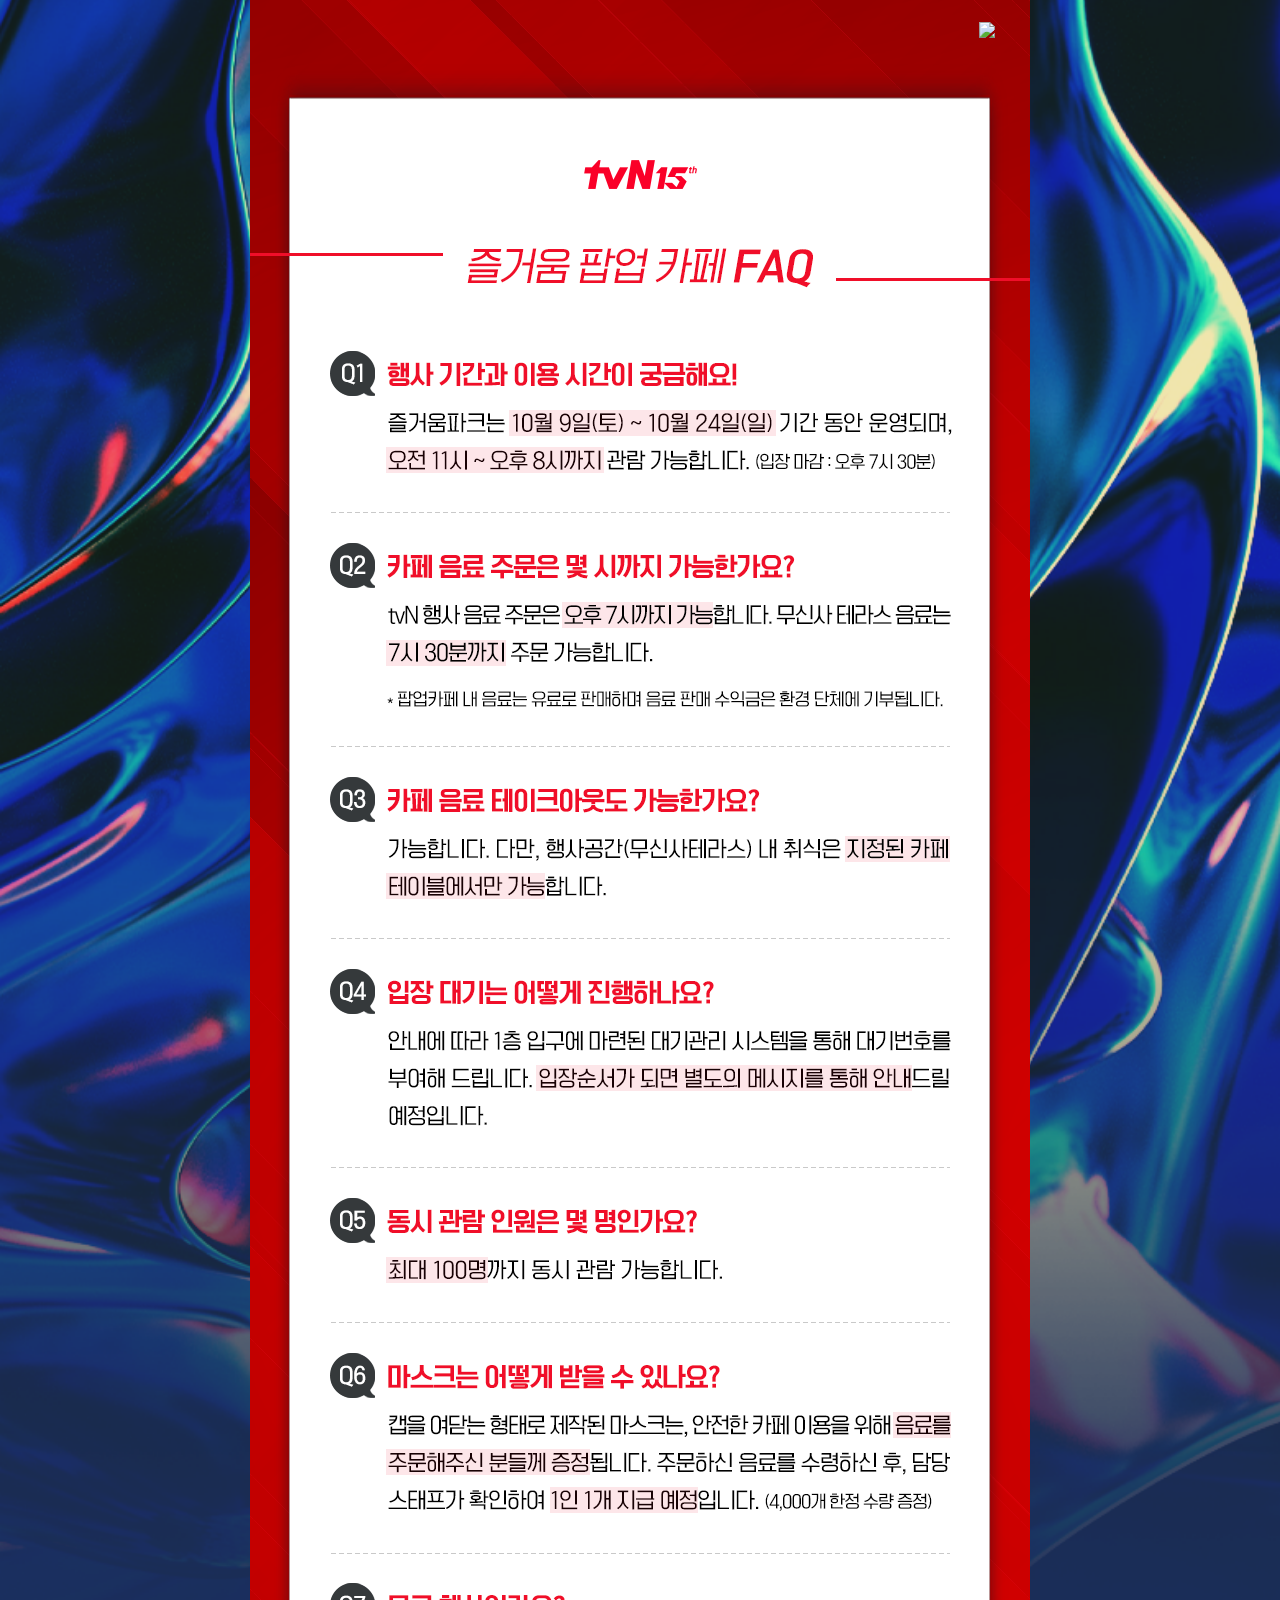
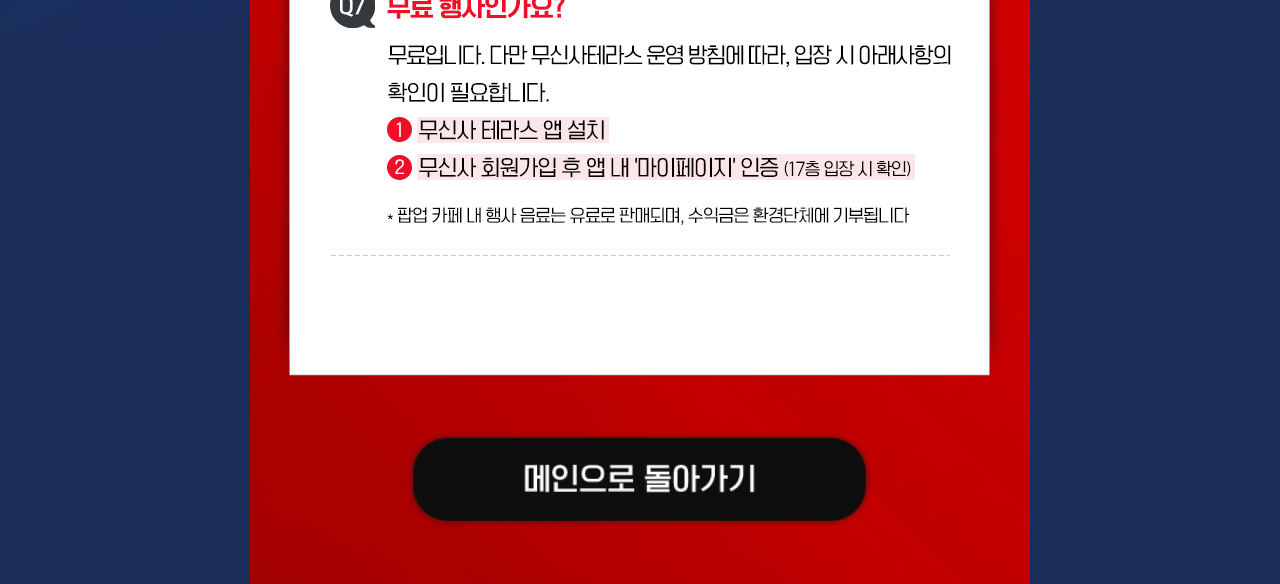
==== faq.html @ aa75ff39 "[First commit]" ====
<!DOCTYPE html>
<html lang="kr">
<head>
    <meta charset="UTF-8">
    <meta name="viewport" content="width=device-width, initial-scale=1.0">
    <title>tvN 15주년 이벤트 페이지</title>
    <link rel="stylesheet" href="css/reset.css">
    <link rel="stylesheet" href="css/mainAnimation.css">
    <link rel="stylesheet" href="css/style.css">
    <link rel="stylesheet" media="screen and (max-width: 900px) and (min-width:500px)" href="css/tablet.css">
    <link rel="stylesheet" media="screen and (max-width: 500px)" href="css/mobile.css">
    <link rel="apple-touch-icon" sizes="180x180" href="images/favicon/apple-touch-icon.png">
    <link rel="icon" type="image/png" sizes="32x32" href="images/favicon/favicon-32x32.png">
    <link rel="icon" type="image/png" sizes="16x16" href="images/favicon/favicon-16x16.png">
    <link rel="manifest" href="images/favicon/site.webmanifest">
    <meta property="og:title" content="tvN 15주년 이벤트" />
    <meta property="og:type" content="website" />
    <meta property="og:url" content="http://tvn15funpark.com/" />
    <meta property="og:image" content="images/openGraph.jpeg" />
</head>
<body>
    <div class="wrap">
        <div class="info-wrap">
            <a class="popup-close topBtn" href="./index.html"><img src="images/close-btn.png"></a>
            <img src="images/event/funpark-faq.png" alt="행사장 FAQ">
            <a class="popup-close bottomBtn faq-btn" href="./index.html"><img src="images/event/main-btn.png"></a>
        </div>
    </div>
    <script src="script/script.js"></script>
</body>
</html>
---- css/mainAnimation.css ----
@keyframes on {
    0%{
        opacity: 0;
    }
    100% {
        opacity: 1;
    }
}

@keyframes leftMove {
    0%{
        left: -150%
    }
    100% {
        left: -100%;
    }
}

@keyframes rightMove {
    0%{
        right: -150%
    }
    100% {
        right: -100%;
    }
}
---- css/style.css ----
/* Common CSS */
* {
    box-sizing: border-box;
}

html {
    font-size: 16px;
}

body {
    background:url("../images/background.png") no-repeat center;
    background-size: cover;
    display: flex;
    justify-content: center;
    align-items: center;
    padding: 0;
}

main {
    max-width: 780px;
    width: 100vw;
    overflow: hidden;
    padding: 3rem 1.5rem;
    /* background:url("../images/background.png") no-repeat center;
    background-size: cover; */
    display: flex;
    align-items: center;
    justify-content: center;
    position: relative;
}

img {
    width: 100%;
}

.wrap {
    position: relative;
    overflow: hidden;
}

/* Visual CSS */
.visual {
    max-width: 654px;
    max-height: 1045px;
    width: 100%;
    height: 100%;
    display: flex;
    flex-direction: column;
    align-items: center;
    justify-content: center;
    background:url("../images/visual.png") no-repeat center top;
    background-size:contain;
    padding: 4.5rem;
}



#logo {
    max-width: 12rem;
    padding-bottom: 4rem;
    /* opacity: 0;
    animation: on 1s ease-in-out forwards; */
}

.info {
    display: flex;
    flex-direction: column;
    align-items: center;
}

.info .title {
    display: flex;
    flex-direction: column;
    align-items: center;
    padding-bottom: 3rem;
}

.info .title .subtitle {
    max-width: 386px;
    width: 100%;
    padding-bottom: 2rem;
    position: relative;
    
}

.info .title .subtitle img {
    opacity: 0;
    animation: on .7s 1s ease-in forwards;    
}

.info .title .maintitle {
    opacity: 0;
    max-width: 345rem;
    animation: on 1s ease-in forwards;
}

.info .date {
    max-width: 23.875rem;
    padding-bottom: 5rem;
    opacity: 0;
    animation: on .7s .3s ease-in forwards;
}

.btn__wrap {
    display: flex;
    align-items: center;
    z-index: 100;
}

.btn__wrap a {
    max-width: 382px;
    display: inline-block;
    padding:2px 0;
}

.btn__wrap .event__map-btn {
    opacity: 0;
    animation: on 1s .5s ease-out forwards;
}

.btn__wrap .event__faq-btn {
    opacity: 0;
    animation: on 1s .7s ease-out forwards;
}

/* Event CSS */
.event {
    background:url("../images/bottom-background.png") no-repeat center;
    background-size: 100% 200%;
    max-width: 780px;
    max-height: 643px;
    width: 100%;
    display: flex;
    align-items: center;
    justify-content: center;
    flex-direction: column;
    padding: 0 3.75rem 5rem 3.75rem;
}

.event h2 {
    padding: 0 1rem;
    text-align: left;
    margin-bottom: 1rem;
}

.event h2 img {
    width: 60%;
}

.event .btn__wrap a {
    max-width: 659px;
    padding: .5rem 0;
}

.info-wrap {
    position: relative;
    display: flex;
    justify-content: center;
    align-items: center;
}

.event .btn__wrap {
    flex-direction: column;
}

a.topBtn {
    position: absolute;
    top:1%;
    right: 2.5%;
    width: 3rem;
    height: 3rem;
    text-align: center;
    z-index: 300;
    background: none;
    border: 0px;
}

a.bottomBtn {
    position: absolute;
    bottom:2.5%;
    z-index: 300;
    width: 60%;
    padding: 0;
    display: flex;
    background: none;
    border: 0px;
}
---- css/tablet.css ----
html {
    font-size: 12px;
}

body {
    padding:0;
}

.leaf .leaf-top {
    position: absolute;
    top:0;
    left: 0;
    max-width: 13.75rem;
}

.leaf .leaf-bottom {
    position: absolute;
    bottom:0;
    right: 0;
    max-width: 12.75rem;
}
---- css/mobile.css ----
html {
    font-size: 8px;
}

body {
    padding:0;
}


main {
    padding: 3rem 1.5rem;
}

/* Visual */
#logo {
    max-width: 12rem;
}

.info .title .subtitle {
    max-width: 28rem;
}

.info .date {
    max-width: 22rem;
}


/* Event */
.event {
    padding: 0 2.5rem 3rem 2.5rem;
}

.btn__wrap a {
    max-width: 34rem;
    display: inline-block;
}

.event h2 {
    
}
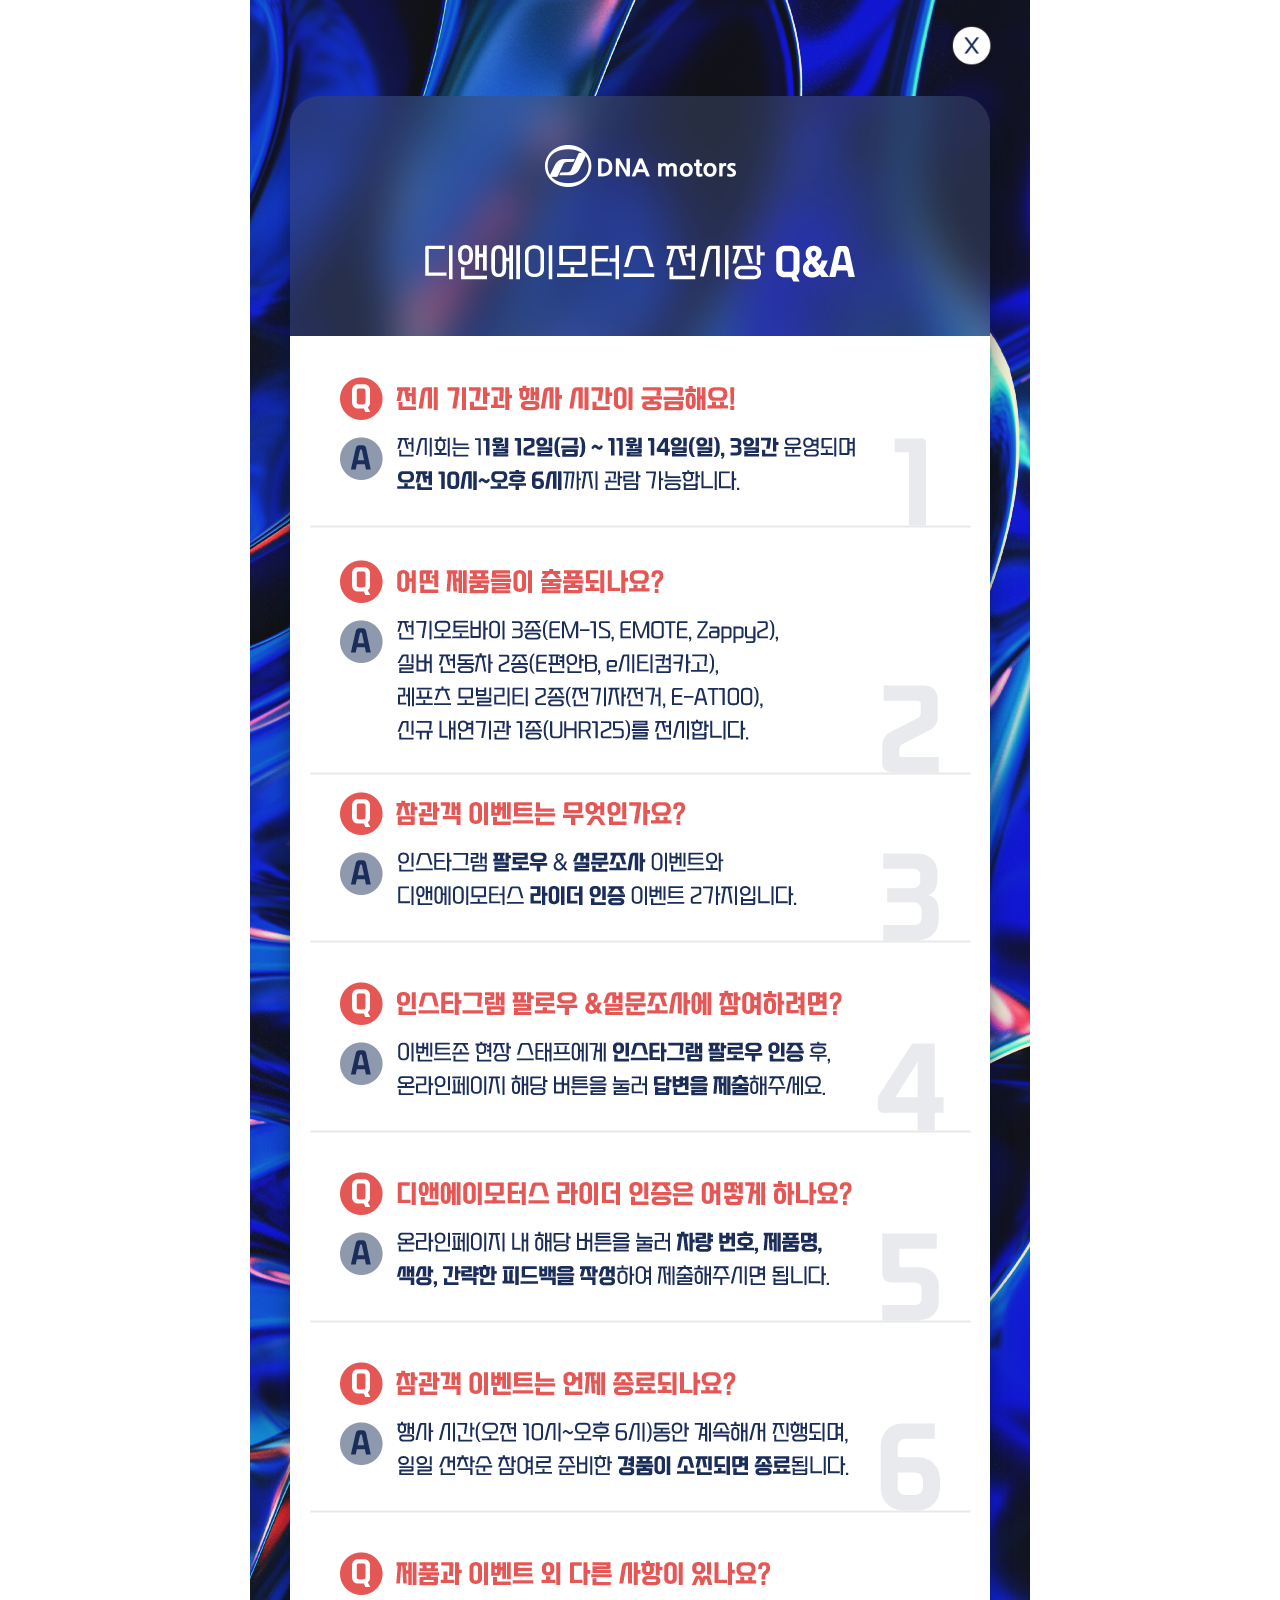
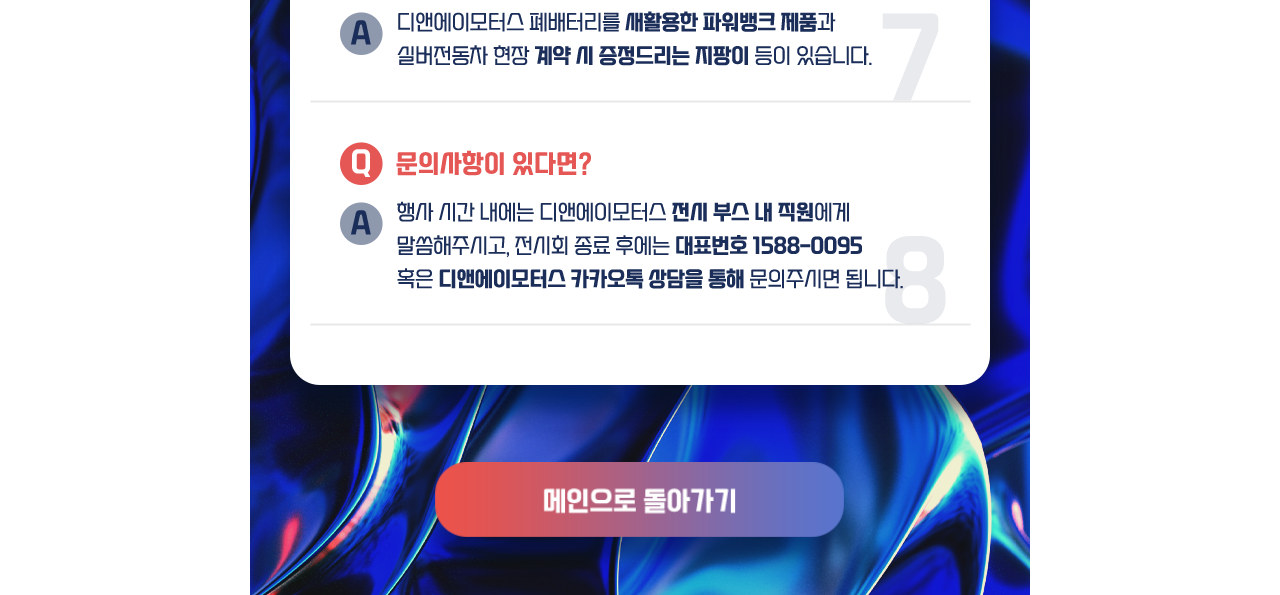
==== commit 1ff8670a: "[Second]" ====
--- a/faq.html
+++ b/faq.html
@@ -3,27 +3,25 @@
 <head>
     <meta charset="UTF-8">
     <meta name="viewport" content="width=device-width, initial-scale=1.0">
-    <title>tvN 15주년 이벤트 페이지</title>
+    <title>디앤에이모터스 행사장 FAQ</title>
     <link rel="stylesheet" href="css/reset.css">
     <link rel="stylesheet" href="css/mainAnimation.css">
     <link rel="stylesheet" href="css/style.css">
     <link rel="stylesheet" media="screen and (max-width: 900px) and (min-width:500px)" href="css/tablet.css">
     <link rel="stylesheet" media="screen and (max-width: 500px)" href="css/mobile.css">
-    <link rel="apple-touch-icon" sizes="180x180" href="images/favicon/apple-touch-icon.png">
-    <link rel="icon" type="image/png" sizes="32x32" href="images/favicon/favicon-32x32.png">
-    <link rel="icon" type="image/png" sizes="16x16" href="images/favicon/favicon-16x16.png">
+    <link rel="icon" type="image/ico" sizes="64x64" href="images/favicon/favicon.ico">
     <link rel="manifest" href="images/favicon/site.webmanifest">
-    <meta property="og:title" content="tvN 15주년 이벤트" />
+    <meta property="og:title" content="디앤에이모터스 행사장 FAQ" />
     <meta property="og:type" content="website" />
-    <meta property="og:url" content="http://tvn15funpark.com/" />
-    <meta property="og:image" content="images/openGraph.jpeg" />
+    <meta property="og:url" content="http://dnamotors.exhibition.co.kr/" />
+    <meta property="og:image" content="images/openGraph.png" />
 </head>
-<body>
+<body class="faq">
     <div class="wrap">
         <div class="info-wrap">
-            <a class="popup-close topBtn" href="./index.html"><img src="images/close-btn.png"></a>
-            <img src="images/event/funpark-faq.png" alt="행사장 FAQ">
-            <a class="popup-close bottomBtn faq-btn" href="./index.html"><img src="images/event/main-btn.png"></a>
+            <a class="popup-close topBtn" href="./index.html"><img src="images/global-btn/close-btn.png"></a>
+            <img class="faq-img" src="images/QnA/QnA.png" alt="행사장 FAQ">
+            <a class="popup-close bottomBtn faq-btn" href="./index.html"><img src="images/global-btn/go-main-btn.png"></a>
         </div>
     </div>
     <script src="script/script.js"></script>
--- a/css/style.css
+++ b/css/style.css
@@ -8,7 +8,7 @@
 }
 
 body {
-    background:url("../images/background.png") no-repeat center;
+    background:url("../images/main/background.png") no-repeat center;
     background-size: cover;
     display: flex;
     justify-content: center;
@@ -48,18 +48,16 @@
     flex-direction: column;
     align-items: center;
     justify-content: center;
-    background:url("../images/visual.png") no-repeat center top;
+    background:url("../images/main/visual.png") no-repeat center top;
     background-size:contain;
-    padding: 4.5rem;
+    padding: 3rem 4.5rem;
 }
 
 
 
 #logo {
     max-width: 12rem;
-    padding-bottom: 4rem;
-    /* opacity: 0;
-    animation: on 1s ease-in-out forwards; */
+    padding-bottom: 3rem;
 }
 
 .info {
@@ -125,8 +123,6 @@
 
 /* Event CSS */
 .event {
-    background:url("../images/bottom-background.png") no-repeat center;
-    background-size: 100% 200%;
     max-width: 780px;
     max-height: 643px;
     width: 100%;
@@ -177,11 +173,94 @@
 
 a.bottomBtn {
     position: absolute;
-    bottom:2.5%;
+    bottom:1rem;
     z-index: 300;
     width: 60%;
     padding: 0;
     display: flex;
     background: none;
     border: 0px;
+}
+
+
+
+
+
+/* faq */
+body.faq {
+    background:url("../images/QnA/background.png") no-repeat center;
+}
+
+.faq .info-wrap .faq-img {
+    margin: 6rem 0 10rem 0;
+}
+
+
+
+
+
+/* guidemap */
+body.guidemap {
+    background:url("../images/guidemap/background.png") no-repeat center;
+    background-size: cover;
+}
+
+.guidemap .item-wrap {
+    display: flex;
+    flex-direction: column;
+    align-items: center;
+}
+
+.guidemap .item-wrap h1 {
+    width: 30%;
+    padding: 2rem 0;
+}
+
+.guidemap .item-wrap h2 {
+    width: 80%;
+    padding-bottom: 1rem;
+}
+
+.guidemap .map-img {
+    padding: 2rem 0 1rem;
+}
+
+.guidemap .info-wrap {
+    margin: 6rem 1rem;
+    padding: 0 2rem 5rem;
+    background: url("../images/guidemap/infobox.png") no-repeat center top;
+    background-size: cover;
+}
+
+.guidemap .info-wrap .product {
+    padding: 1rem 1rem 0 0;
+}
+
+.guidemap .info-wrap .product .product-info {
+    width: 100%;
+    display: flex;
+    justify-content: center;
+    align-items: center;
+}
+
+.guidemap .info-wrap .product .product-info .product-img {
+    width: 40%;
+    height: 100%;
+    padding: 0 1rem;
+}
+
+.guidemap .info-wrap .product .product-info .product-explanation-wrap {
+    width: 60%;
+    padding-left: 1rem;
+}
+
+.guidemap .info-wrap .product .product-info .product-explanation-wrap .product-btn {
+    width: 60%;
+    margin-top: 1rem;
+}
+
+.guidemap a.bottomBtn {
+    left:50%;
+    bottom:0rem;
+    transform: translateX(-50%);
 }